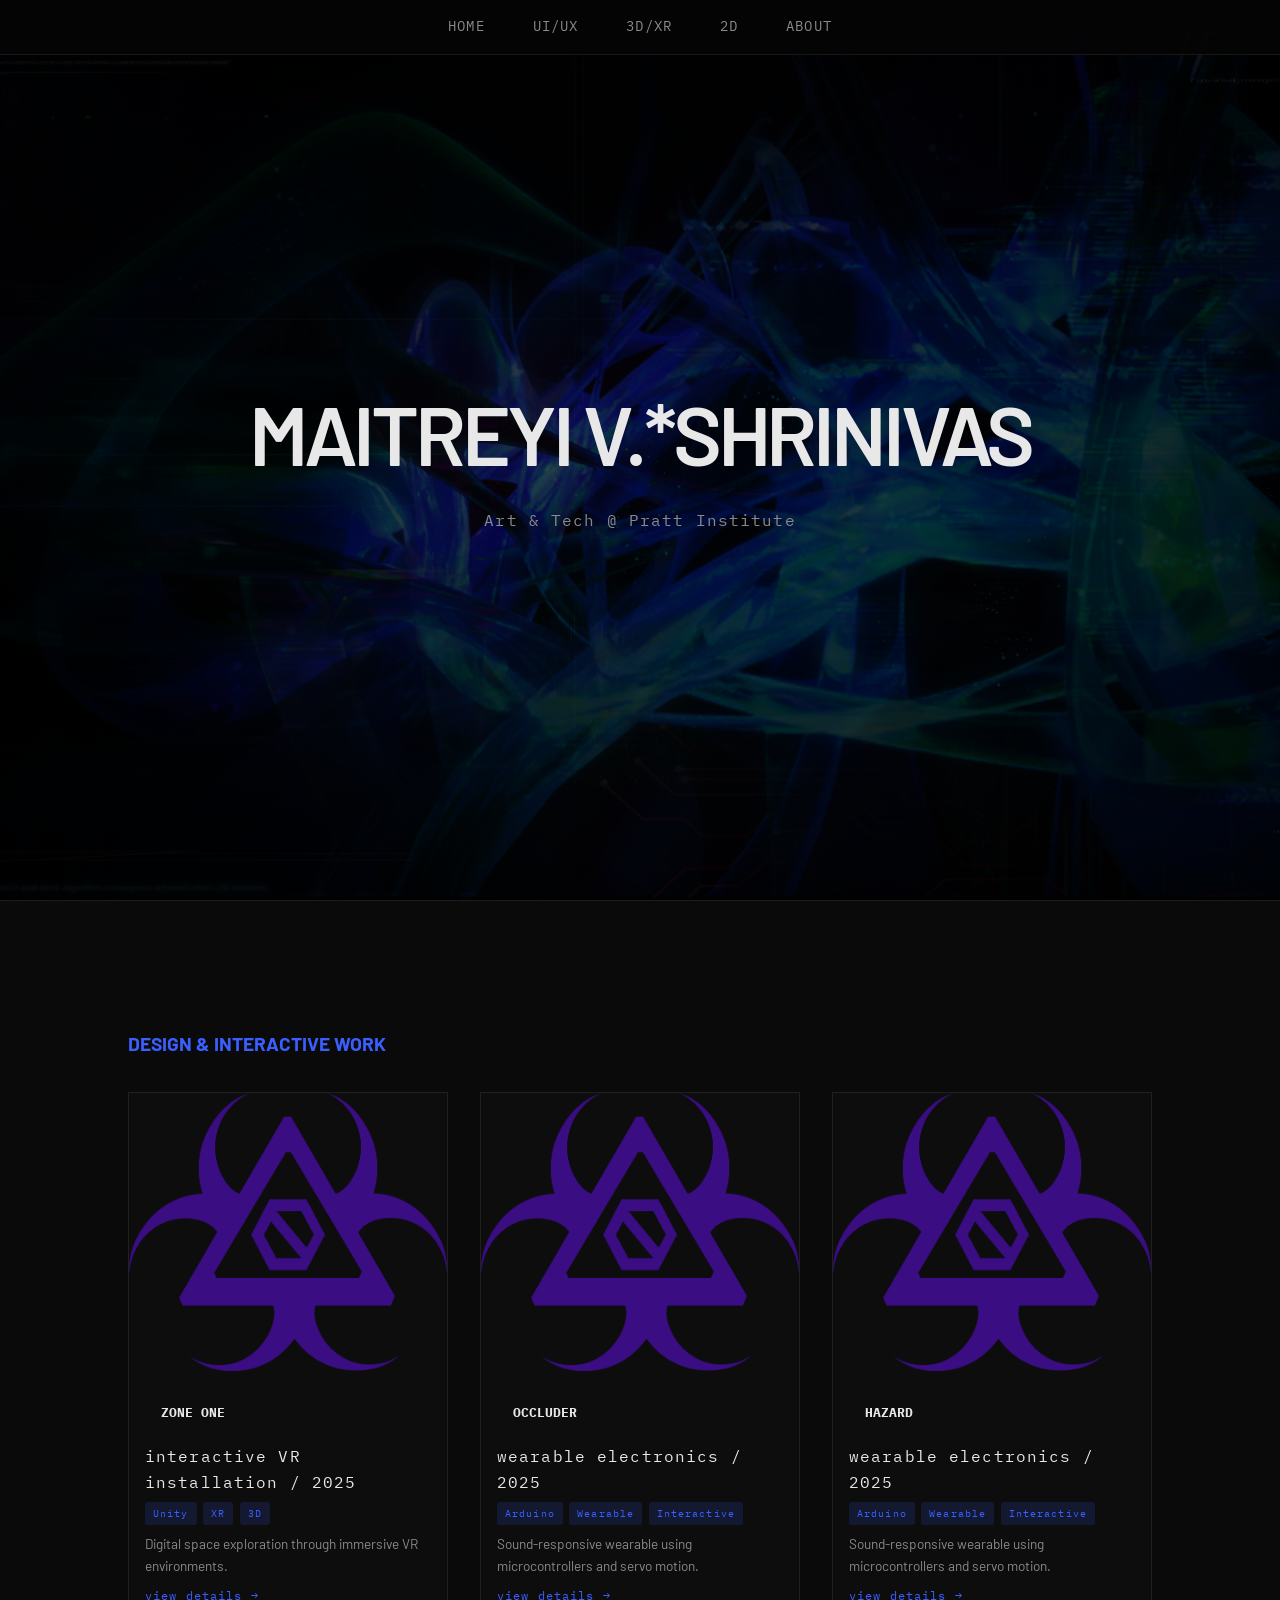
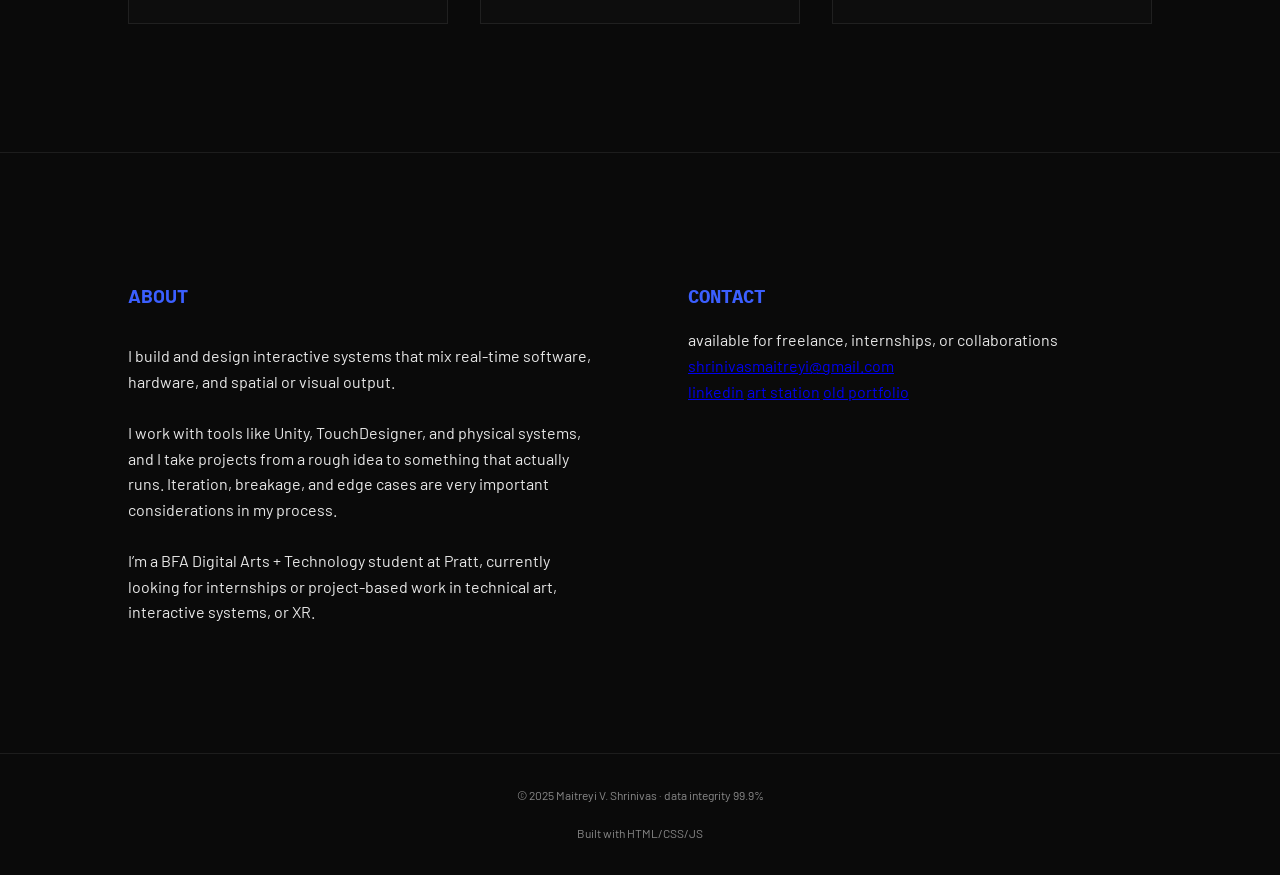
==== mai3yi_restructured/portfolio/index.html @ f8427eeb "template" ====
<!DOCTYPE html>
<html lang="en">
<head>
  <meta charset="UTF-8">
  <title>System Test</title>
  <meta name="viewport" content="width=device-width, initial-scale=1.0">

  <!-- Fonts -->
  <link href="https://fonts.googleapis.com/css2?family=Barlow:wght@400;600;700&family=IBM+Plex+Mono:wght@400;500&display=swap" rel="stylesheet">

  <!-- Base CSS -->
  <link rel="stylesheet" href="../css/base.css">
</head>

<body>
<nav id="nav">
  
<nav id="nav">
  <a href="index.html">HOME</a>
  <a href="../uiux/uiux_index.html">UI/UX</a>
  <a href="../3dxr/3dxr_index.html">3D/XR</a>
  <a href="../2d/2d_index.html">2D</a>
  <a href="#about">ABOUT</a>
</nav>

</nav>

<!-- landing -->
<section id="landing">
  <div class="bg-image"></div>

  <div class="intro-text">
    <h1 class="glitch" data-text="MAITREYI V. SHRINIVAS">
      MAITREYI V. SHRINIVAS
    </h1>
    <div class="subtitle">
      Art & Tech @ Pratt Institute
    </div>
  </div>
</section>

<!-- work -->
<section class="section">
  <h2 class="glitch" data-text="DESIGN & INTERACTIVE WORK">
    DESIGN & INTERACTIVE WORK
  </h2>

  <div class="work-grid">

    <!-- Project Card 1 -->
    <div class="project">
      <img src="../assets/favicon.png" alt="Project 1" class="zoomable">

      <div class="caption">
        <h3>ZONE ONE</h3>
        <div class="meta">interactive VR installation / 2025</div>

        <div class="tags">
          <span>Unity</span>
          <span>XR</span>
          <span>3D</span>
        </div>

        <div class="summary">
          Digital space exploration through immersive VR environments.
        </div>

        <a href="flagships/zoneone.html" class="case-link">view details →</a>
      </div>
    </div>

    <!-- Project Card 2 -->
    <div class="project">
      <img src="../assets/favicon.png" alt="Project 2" class="zoomable">

      <div class="caption">
        <h3>OCCLUDER</h3>
        <div class="meta">wearable electronics / 2025</div>

        <div class="tags">
          <span>Arduino</span>
          <span>Wearable</span>
          <span>Interactive</span>
        </div>

        <div class="summary">
          Sound-responsive wearable using microcontrollers and servo motion.
        </div>

        <a href="flagships/occluder.html" class="case-link">view details →</a>
      </div>
    </div>

    <!-- Project Card 3 -->
    <div class="project">
      <img src="../assets/favicon.png" alt="Project 2" class="zoomable">

      <div class="caption">
        <h3>HAZARD</h3>
        <div class="meta">wearable electronics / 2025</div>

        <div class="tags">
          <span>Arduino</span>
          <span>Wearable</span>
          <span>Interactive</span>
        </div>

        <div class="summary">
          Sound-responsive wearable using microcontrollers and servo motion.
        </div>

        <a href="flagships/hazard.html" class="case-link">view details →</a>
      </div>
    </div>

  </div>
</section>
 <section>
  
  
  <section id="about" class="section">
    <div class="about-contact-grid">
<div class="about-column">
  <h2>ABOUT</h2>
  <div class="text">
    <p>
      I build and design interactive systems that mix real-time software, hardware, 
      and spatial or visual output.
    </p>
    <br>
    <p>
      I work with tools like Unity, TouchDesigner, and physical systems, and I 
      take projects from a rough idea to something that actually runs. Iteration, breakage, 
      and edge cases are very important considerations in my process.
    </p>
    <br>
    <p class="intent">
      I’m a BFA Digital Arts + Technology student at Pratt, currently looking for internships 
      or project-based work in technical art, interactive systems, or XR.
    </p>
  </div>
</div>

      <div class="contact-column">
        <h2>contact</h2>
        <p>available for freelance, internships, or collaborations</p>
        <p><a href="mailto:mai3yis@gmail.com">shrinivasmaitreyi@gmail.com</a></p>
        <div class="socials">
          <a href="https://www.linkedin.com/in/maitreyi-shrinivas-3776411b0/">linkedin</a>
          <a href="https://artstation.com/mai3yi">art station</a>
          <a href="https://mai3yi.myportfolio.com/work">old portfolio</a>
        </div>
      </div>

    </div>
  </section>

</main>


  <footer>
    <p>© 2025 Maitreyi V. Shrinivas ·  data integrity 99.9%</p>
    <br>
    <p>Built with HTML/CSS/JS</p>
  </footer>

</body>
</html>

 </section>

<div id="img-modal">
  <img id="modal-img">
</div>


<script src="../js/main.js"></script>

</body>
</html>
---- mai3yi_restructured/css/base.css ----
*,
*::before,
*::after {
  margin: 0;
  padding: 0;
  box-sizing: border-box;
}

:root {
  --bg-dark: #0a0a0a;
  --bg-card: #0d0d0d;
  --accent-blue: #3b5fff;
  --accent-red: #ff3b3b;
  --text-main: #e8e8e8;
  --text-dim: #8a8a8a;
  --border-soft: rgba(255,255,255,0.08);
}

body {
  font-family: 'Barlow', sans-serif;
  background: var(--bg-dark);
  color: var(--text-main);
  line-height: 1.6;
  overflow-x: hidden;
}

/* fonts */

.subtitle,
.meta,
.tags,
.case-link,
nav {
  font-family: 'IBM Plex Mono', monospace;
  letter-spacing: .07rem;
}

/* nav */

#nav {
  position: fixed;
  top: 0;
  width: 100%;
  padding: 1rem 0;
  display: flex;
  justify-content: center;
  gap: 3rem;
  background: rgba(5,5,5,0.9);
  border-bottom: 1px solid var(--border-soft);
  z-index: 1000;
  font-size: 0.85rem;
}

#nav a {
  text-decoration: none;
  color: var(--text-dim);
  transition: 0.2s;
}

#nav a:hover,
#nav a.active {
  color: var(--accent-blue);
}

/* landing */

#landing {
  position: relative;
  min-height: 100vh;
  display: flex;
  justify-content: center;
  align-items: center;
  text-align: center;
  overflow: hidden;
  height: 100vh;
  flex-direction: column;
  letter-spacing: 0.05em;
  background: linear-gradient(180deg, #0a0a0a 70%, #111 100%);
}

#landing h1 {
  font-size: clamp(2rem, 6.5vw, 6rem); 
  font-weight: 600;
  text-transform: uppercase;
  font-family: 'Barlow', sans-serif;
  letter-spacing: -0.05em;
}


.bg-image {
  position: absolute;
  inset: 0;
  background: url("../assets/header_image.png") center / cover no-repeat;
  filter: brightness(0.6) saturate(1.2);
  animation: glowShift 10s ease-in-out infinite alternate;
  z-index: 0;
}

#landing::after {
  content: "";
  position: absolute;
  inset: 0;
  background: radial-gradient(
    ellipse at center,
    rgba(0,0,0,0.1) 0%,
    rgba(0,0,0,0.7) 100%
  );
  z-index: 1;
}

.intro-text {
  position: relative;
  z-index: 2;
}

.intro-text h1 {
  font-size: clamp(2.5rem, 6vw, 6rem);
  font-weight: 600;
}

.subtitle {
  color: var(--text-dim);
  margin-top: 0.5rem;
}

/* glow on the header thing */

@keyframes glowShift {
  0% {
    filter: brightness(0.55) saturate(1.1) hue-rotate(0deg);
  }
  50% {
    filter: brightness(0.8) saturate(1.3) hue-rotate(20deg);
  }
  100% {
    filter: brightness(0.6) saturate(1.15) hue-rotate(-10deg);
  }
}

/* layout */

.section {
  padding: 8rem 10vw;
  border-top: 1px solid var(--border-soft);
}

.section h2 {
  color: var(--accent-blue);
  font-size: 1.2rem;
  margin-bottom: 2rem;
}

/* grid */

.work-grid {
  display: grid;
  grid-template-columns: repeat(auto-fit, minmax(320px, 1fr));
  gap: 2rem;
}

/* cards */

.project {
  background: var(--bg-card);
  border: 1px solid var(--border-soft);
  overflow: hidden;
  transition: transform 0.3s ease, border 0.3s ease;
}

.project:hover {
  transform: scale(1.01);
  border-color: var(--accent-blue);
}

.project img,
.project video {
  width: 100%;
  display: block;
  filter: grayscale(0.2) contrast(1.1);
}

.caption {
  padding: 1rem;
}

.caption h3 {
  font-size: 1rem;
  margin-bottom: 0.3rem;
  font-family: 'IBM Plex Mono', monospace;
  font-size: 0.8rem;
  padding: 1rem;
}

.summary {
  font-size: 0.85rem;
  color: var(--text-dim);
  margin-top: 0.5rem;
}

/* tags */

.tags {
  display: flex;
  flex-wrap: wrap;
  gap: 0.4rem;
  margin: 0.4rem 0;
}

.tags span {
  background: rgba(59,95,255,0.15);
  color: var(--accent-blue);
  font-size: 0.65rem;
  padding: 0.2rem 0.5rem;
  border-radius: 3px;
}

.case-link {
  display: inline-block;
  margin-top: 0.6rem;
  font-size: 0.75rem;
  text-decoration: none;
  color: var(--accent-blue);
}

.case-link:hover {
  text-decoration: underline;
}

/* image modal  */

#img-modal {
  position: fixed;
  inset: 0;
  background: rgba(0,0,0,0.9);
  display: flex;
  justify-content: center;
  align-items: center;
  opacity: 0;
  pointer-events: none;
  transition: opacity 0.3s ease;
  z-index: 9999;
}

#img-modal.active {
  opacity: 1;
  pointer-events: auto;
}

#img-modal img {
  max-width: 90%;
  max-height: 90%;
  cursor: zoom-out;
  transition: transform 0.3s ease;
}

#img-modal img.zoomed {
  transform: scale(1.5);
}


/*about & contact */
.about-contact-grid {
  display: flex;
  justify-content: space-between;
  gap: 6rem;
  align-items: flex-start;
  flex-wrap: wrap;
}

.about-column,
.contact-column {
  flex: 1 1 400px;
}

.about-column .text {
  max-width: 600px;
}

.contact-column {
  text-align: left;
}

.contact-column h2 {
  text-transform: uppercase;
  color: var(--accent-blue);
  font-family: 'IBM Plex Mono', monospace;
  font-size: 1.2rem;
  margin-bottom: 1rem;
}

/*footer*/
footer {
  text-align: center;
  padding: 2rem 0;
  border-top: 1px solid rgba(255,255,255,0.08);
  font-size: 0.75rem;
  color: var(--text-dim);
}
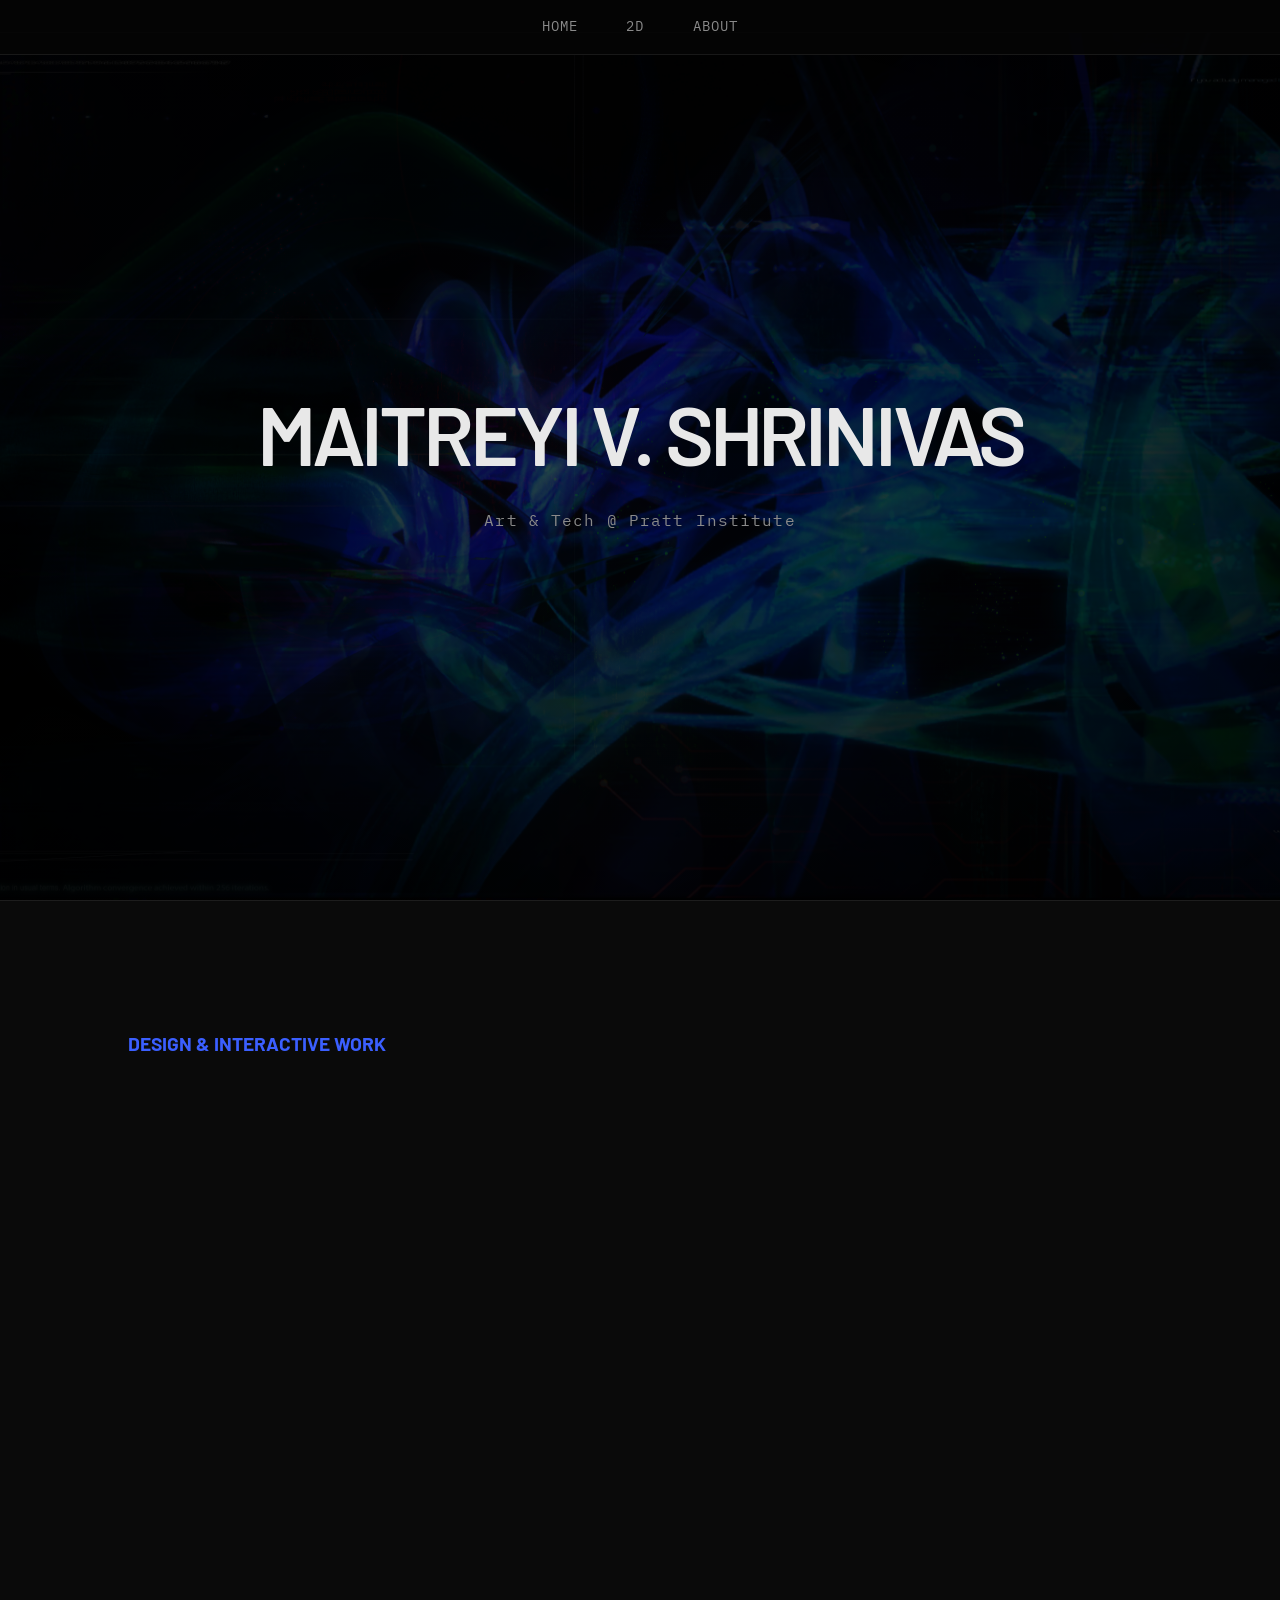
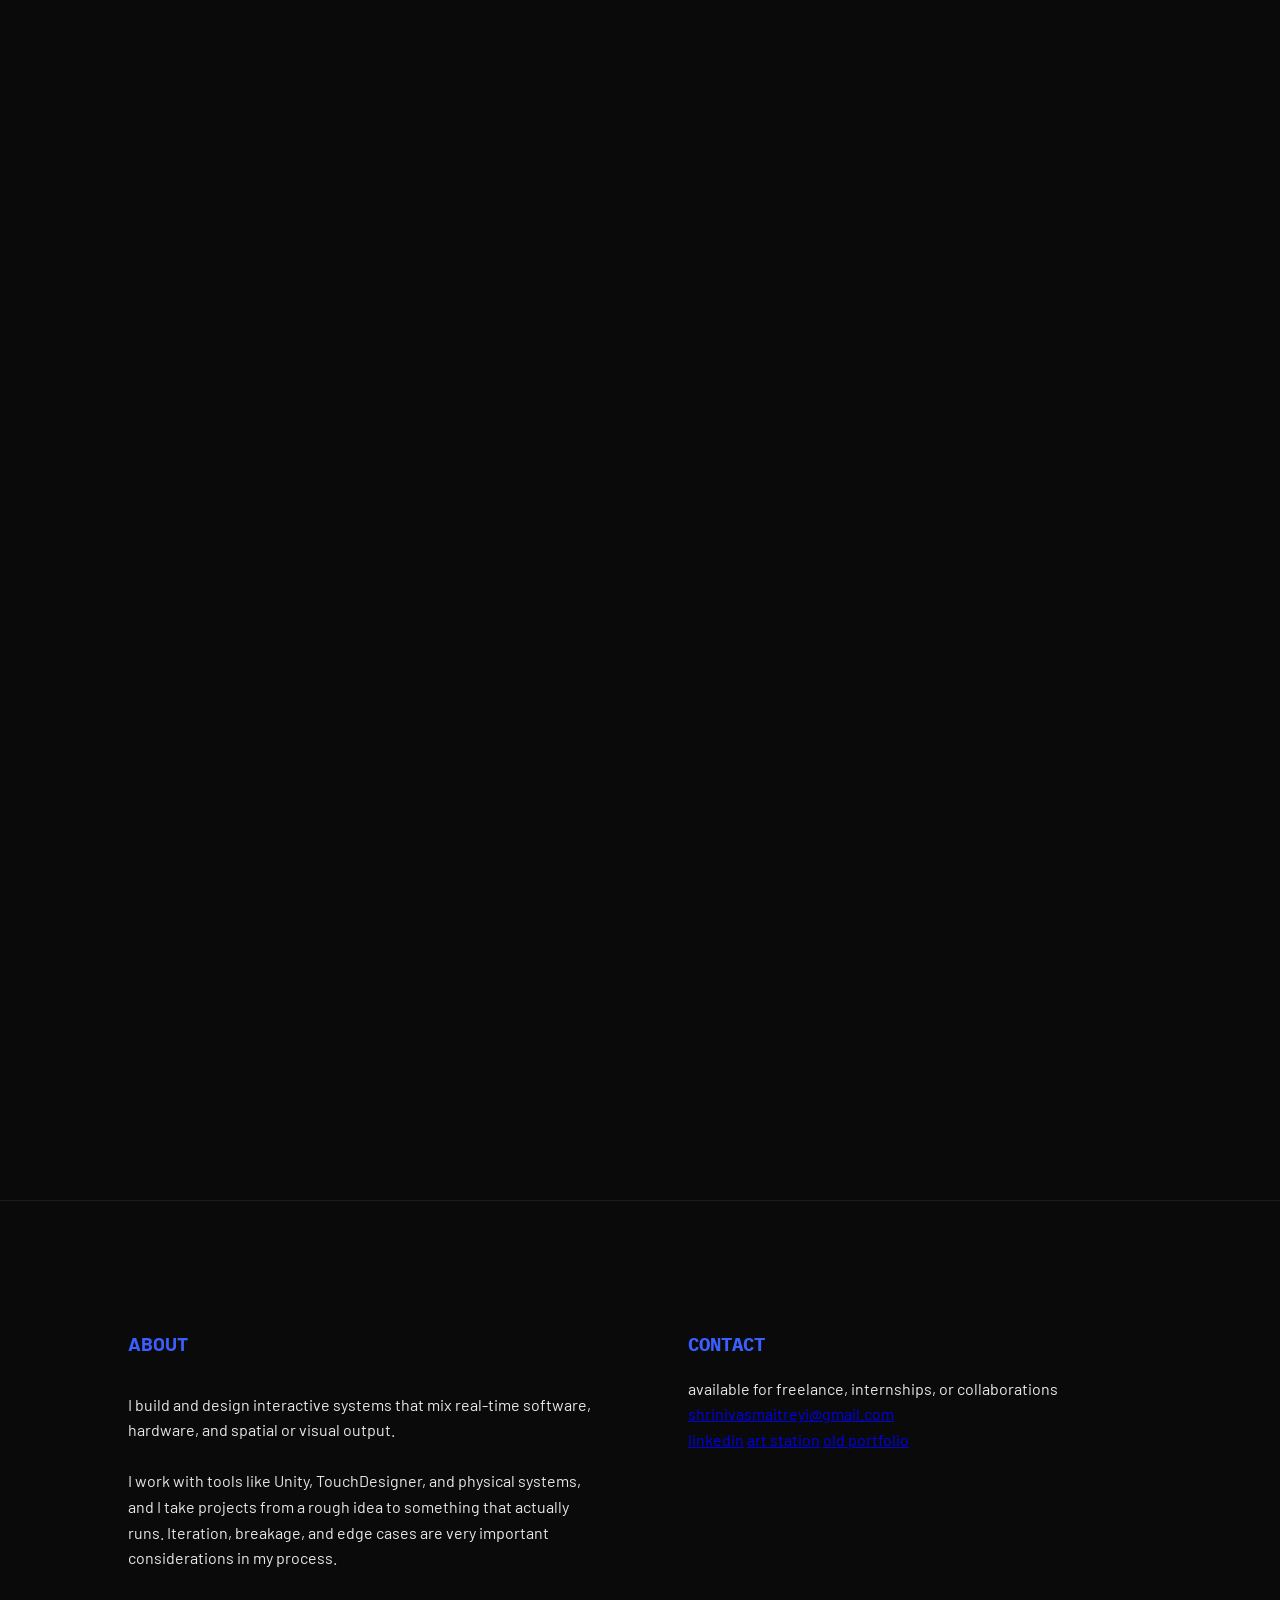
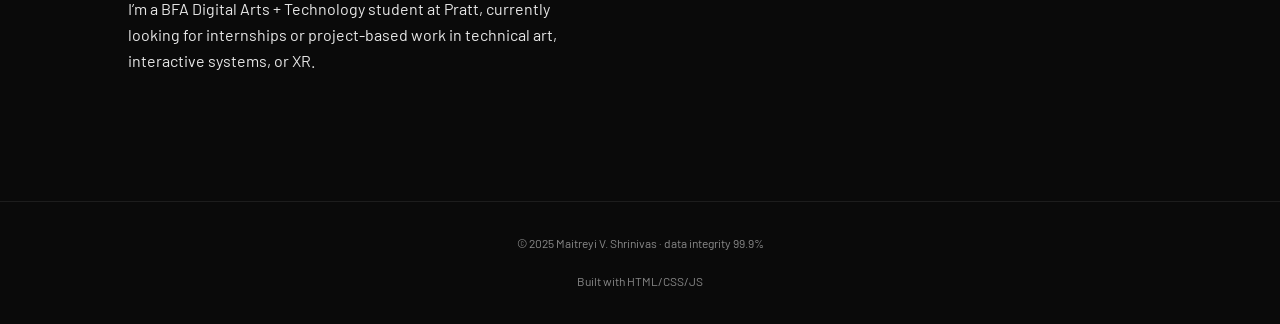
==== commit 36a7f041: "bunch of stuff.... finished index working on z1" ====
--- a/mai3yi_restructured/portfolio/index.html
+++ b/mai3yi_restructured/portfolio/index.html
@@ -2,9 +2,10 @@
 <html lang="en">
 <head>
   <meta charset="UTF-8">
-  <title>System Test</title>
+  <title>MAI3YI</title>
   <meta name="viewport" content="width=device-width, initial-scale=1.0">
-
+  <link rel="icon" href="../assets/favicon2.png" type="image/png">
+<!-- the above link should be pasted on any page that is done-->
   <!-- Fonts -->
   <link href="https://fonts.googleapis.com/css2?family=Barlow:wght@400;600;700&family=IBM+Plex+Mono:wght@400;500&display=swap" rel="stylesheet">
 
@@ -17,8 +18,8 @@
   
 <nav id="nav">
   <a href="index.html">HOME</a>
-  <a href="../uiux/uiux_index.html">UI/UX</a>
-  <a href="../3dxr/3dxr_index.html">3D/XR</a>
+  <!--<a href="../uiux/uiux_index.html">UI/UX</a>
+  <a href="../3dxr/3dxr_index.html">3D/XR</a>-->
   <a href="../2d/2d_index.html">2D</a>
   <a href="#about">ABOUT</a>
 </nav>
@@ -49,7 +50,7 @@
 
     <!-- Project Card 1 -->
     <div class="project">
-      <img src="../assets/favicon.png" alt="Project 1" class="zoomable">
+      <img src="../assets/zone_one_thumb.png" alt="Project 1" class="zoomable">
 
       <div class="caption">
         <h3>ZONE ONE</h3>
@@ -62,7 +63,7 @@
         </div>
 
         <div class="summary">
-          Digital space exploration through immersive VR environments.
+          Digital space exploration through an immersive VR environment.
         </div>
 
         <a href="flagships/zoneone.html" class="case-link">view details →</a>
@@ -71,7 +72,7 @@
 
     <!-- Project Card 2 -->
     <div class="project">
-      <img src="../assets/favicon.png" alt="Project 2" class="zoomable">
+      <img src="../assets/occluder_cover.png" alt="Project 2" class="zoomable">
 
       <div class="caption">
         <h3>OCCLUDER</h3>
@@ -80,7 +81,7 @@
         <div class="tags">
           <span>Arduino</span>
           <span>Wearable</span>
-          <span>Interactive</span>
+          <span>Embedded</span>
         </div>
 
         <div class="summary">
@@ -93,20 +94,20 @@
 
     <!-- Project Card 3 -->
     <div class="project">
-      <img src="../assets/favicon.png" alt="Project 2" class="zoomable">
+      <img src="../assets/hazardthumb.png" alt="Project 2" class="zoomable">
 
       <div class="caption">
         <h3>HAZARD</h3>
-        <div class="meta">wearable electronics / 2025</div>
+        <div class="meta">Light-based proximityreactive installation.</div>
 
         <div class="tags">
-          <span>Arduino</span>
-          <span>Wearable</span>
-          <span>Interactive</span>
+          <span>TouchDesigner</span>
+          <span>C#</span>
+          <span>After Effects</span>
         </div>
 
         <div class="summary">
-          Sound-responsive wearable using microcontrollers and servo motion.
+          Light-based proximity reactive installation.
         </div>
 
         <a href="flagships/hazard.html" class="case-link">view details →</a>
--- a/mai3yi_restructured/css/base.css
+++ b/mai3yi_restructured/css/base.css
@@ -154,11 +154,41 @@
 
 .work-grid {
   display: grid;
-  grid-template-columns: repeat(auto-fit, minmax(320px, 1fr));
+  grid-template-columns: repeat(auto-fit, minmax(3655px, 1fr));
   gap: 2rem;
 }
 
 /* cards */
+
+.project {
+  display: grid;
+  grid-template-columns: repeat(auto-fit, minmax(260px, 1fr));
+  gap: 2rem;
+  margin: 4rem auto;
+}
+
+.project-item {
+  display: flex;
+  flex-direction: column;
+  gap: 0.6rem;
+}
+
+.project-img {
+  width: 100%;
+  height: 180px;
+  object-fit: cover;          
+  border-radius: 8px;
+  border: 1px solid var(--panel-border);
+  background: #000;
+  cursor: zoom-in;
+}
+
+.caption {
+  font-size: 0.8rem;
+  color: var(--text-dim);
+  font-family: 'IBM Plex Mono', monospace;
+  line-height: 1.5;
+}
 
 .project {
   background: var(--bg-card);
@@ -175,27 +205,12 @@
 .project img,
 .project video {
   width: 100%;
+  height: 220px;           
+  object-fit: cover;       
   display: block;
   filter: grayscale(0.2) contrast(1.1);
 }
 
-.caption {
-  padding: 1rem;
-}
-
-.caption h3 {
-  font-size: 1rem;
-  margin-bottom: 0.3rem;
-  font-family: 'IBM Plex Mono', monospace;
-  font-size: 0.8rem;
-  padding: 1rem;
-}
-
-.summary {
-  font-size: 0.85rem;
-  color: var(--text-dim);
-  margin-top: 0.5rem;
-}
 
 /* tags */
 
@@ -226,7 +241,6 @@
   text-decoration: underline;
 }
 
-/* image modal  */
 
 #img-modal {
   position: fixed;
@@ -295,4 +309,82 @@
   border-top: 1px solid rgba(255,255,255,0.08);
   font-size: 0.75rem;
   color: var(--text-dim);
-}+}
+
+/* my yt vid*/
+.carousel-slide iframe {
+  width: 100%;
+  aspect-ratio: 16 / 9;
+  border: none;
+}
+
+/*list styling*/
+
+.tech-list {
+  list-style: none;      
+  padding-left: 0;
+  margin: 0rem 0;
+  font-family: 'Barlow';
+  font-size: small;
+  color: var(--text-dim);
+}
+
+.tech-list li {
+  position: relative;
+  padding-left: 1.5rem;
+  margin-bottom: .5rem;
+  line-height: 1.6;
+}
+
+.tech-list li::before {
+  content: "▸";                
+  position: absolute;
+  left: 0;
+  color: var(--accent-blue);
+  font-size: 0.9rem;
+}
+
+/*for the thingy in the boxes*/
+.inline {
+  width: 100%;
+  max-width: 800px; 
+}
+
+.video-inline {
+  position: relative;
+  width: 100%;
+  padding-bottom: 56.25%; 
+}
+
+.video-inline iframe {
+  position: absolute;
+  top: 0;
+  left: 0;
+  width: 100%;
+  height: 100%;
+}
+
+/*scrollbar so its not so jarring*/
+
+::-webkit-scrollbar {
+  width: 10px;
+}
+
+::-webkit-scrollbar-track {
+  background: #0a0a0a;
+}
+
+
+::-webkit-scrollbar-thumb {
+  background: #3b5cff; 
+  border-radius: 10px;
+  border: 2px solid #0a0a0a; 
+}
+::-webkit-scrollbar-thumb {
+  background: #1f2a66;
+}
+
+::-webkit-scrollbar-thumb:hover {
+  background: #3b5cff;
+}
+
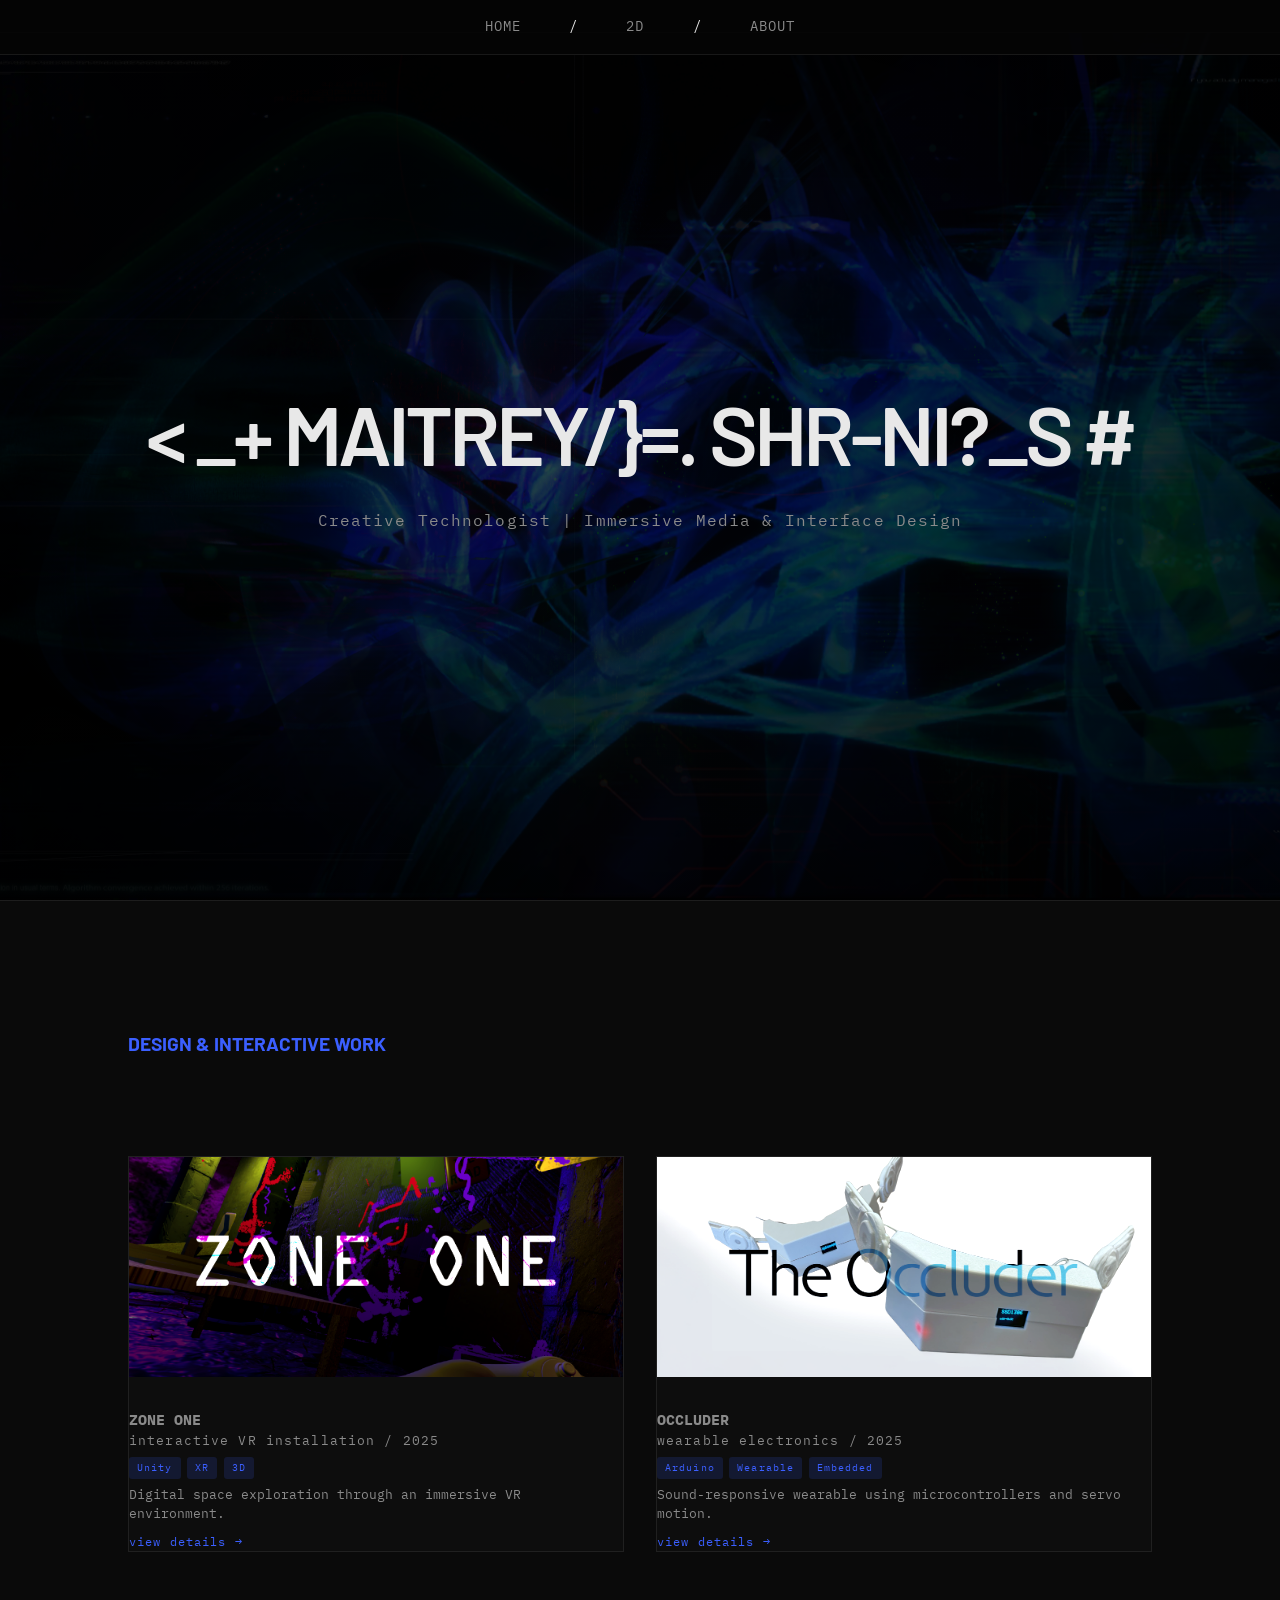
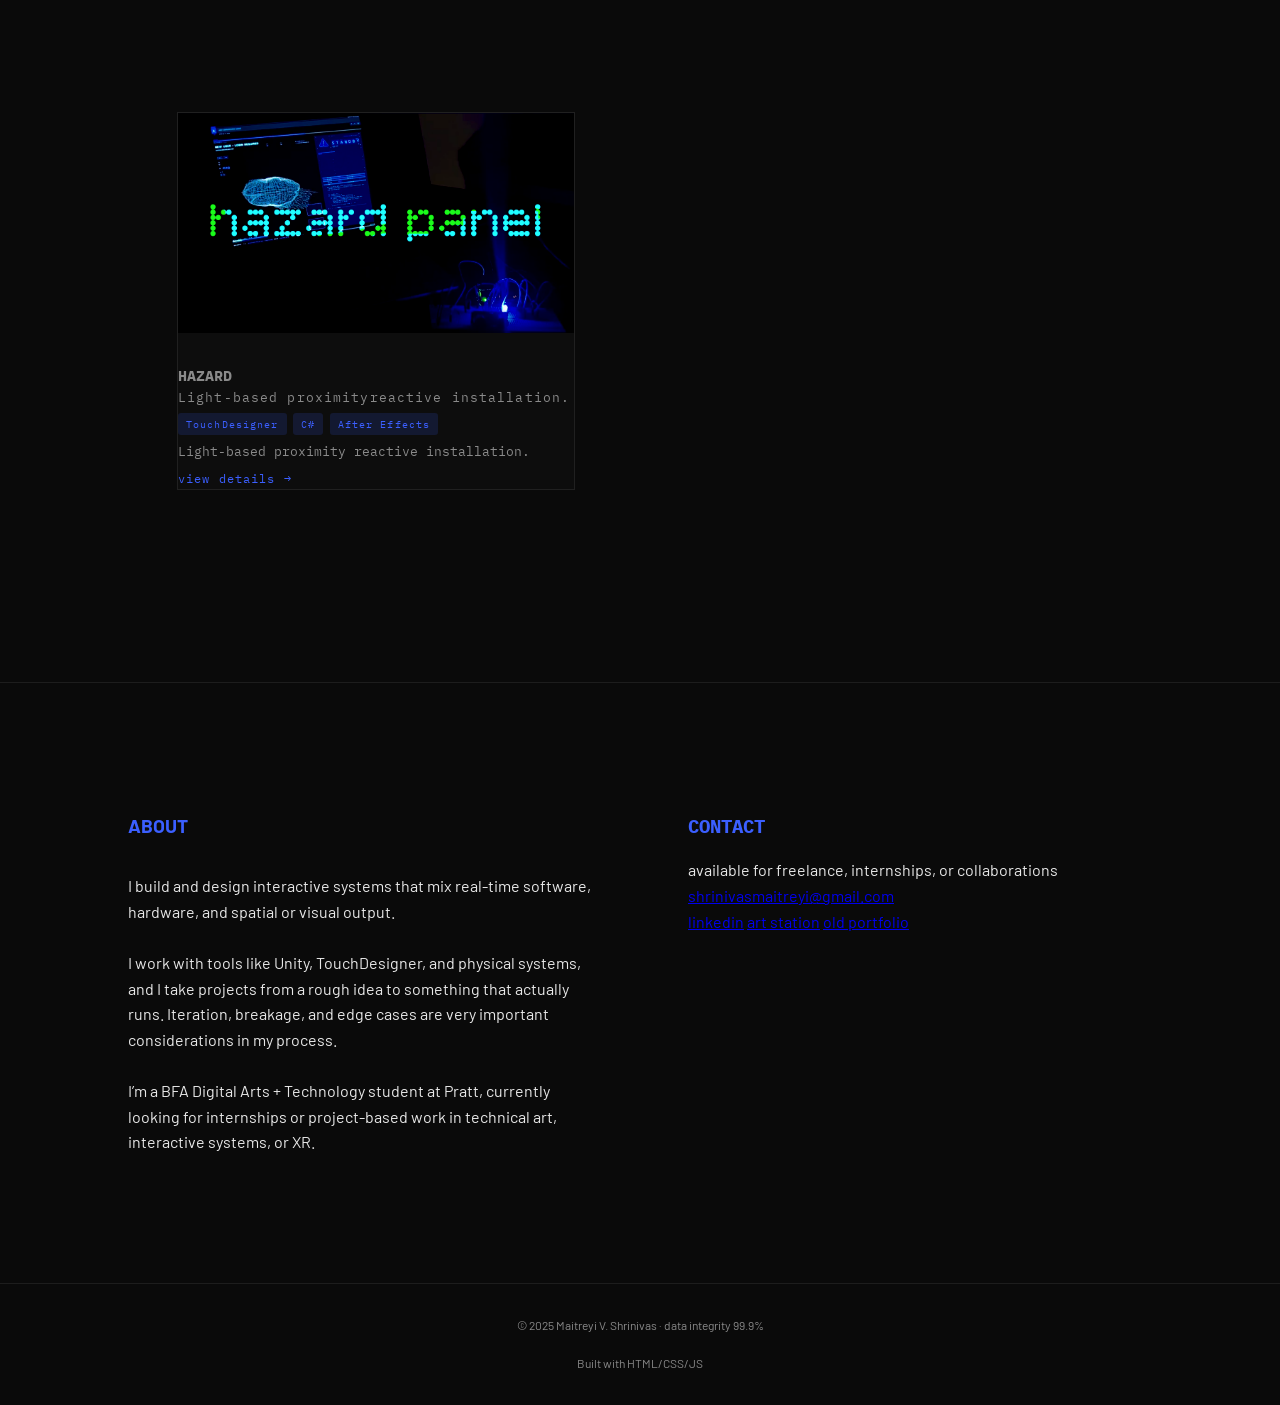
==== commit 47f9bce8: "finished zoneone and index" ====
--- a/mai3yi_restructured/portfolio/index.html
+++ b/mai3yi_restructured/portfolio/index.html
@@ -17,10 +17,10 @@
 <nav id="nav">
   
 <nav id="nav">
-  <a href="index.html">HOME</a>
-  <!--<a href="../uiux/uiux_index.html">UI/UX</a>
+  <a href="index.html">HOME</a>/
+  <!--<a href="../uiux/uiux_index.html">UI/UX</a>/
   <a href="../3dxr/3dxr_index.html">3D/XR</a>-->
-  <a href="../2d/2d_index.html">2D</a>
+  <a href="../2d/2d_index.html">2D</a>/
   <a href="#about">ABOUT</a>
 </nav>
 
@@ -35,7 +35,7 @@
       MAITREYI V. SHRINIVAS
     </h1>
     <div class="subtitle">
-      Art & Tech @ Pratt Institute
+   Creative Technologist | Immersive Media & Interface Design
     </div>
   </div>
 </section>
--- a/mai3yi_restructured/css/base.css
+++ b/mai3yi_restructured/css/base.css
@@ -92,7 +92,7 @@
   inset: 0;
   background: url("../assets/header_image.png") center / cover no-repeat;
   filter: brightness(0.6) saturate(1.2);
-  animation: glowShift 10s ease-in-out infinite alternate;
+  animation: glowShift 14s cubic-bezier(0.45, 0, 0.55, 1) infinite;
   z-index: 0;
 }
 
@@ -124,18 +124,29 @@
 }
 
 /* glow on the header thing */
-
 @keyframes glowShift {
   0% {
-    filter: brightness(0.55) saturate(1.1) hue-rotate(0deg);
+    filter: brightness(0.85)
+            saturate(1.3)
+            contrast(1.05)
+            hue-rotate(-10deg);   /* deeper blue */
   }
+
   50% {
-    filter: brightness(0.8) saturate(1.3) hue-rotate(20deg);
+    filter: brightness(1.1)
+            saturate(1.8)
+            contrast(1.2)
+            hue-rotate(25deg);    /* electric violet peak */
   }
+
   100% {
-    filter: brightness(0.6) saturate(1.15) hue-rotate(-10deg);
+    filter: brightness(0.85)
+            saturate(1.3)
+            contrast(1.05)
+            hue-rotate(-10deg);
   }
 }
+
 
 /* layout */
 
@@ -154,7 +165,7 @@
 
 .work-grid {
   display: grid;
-  grid-template-columns: repeat(auto-fit, minmax(3655px, 1fr));
+  grid-template-columns: repeat(auto-fit, minmax(365px, 1fr));
   gap: 2rem;
 }
 
@@ -318,6 +329,47 @@
   border: none;
 }
 
+/*carousel buttons*/
+.project-carousel {
+  position: relative;
+  overflow: hidden;
+}
+
+.carousel-track {
+  display: flex;
+  transition: transform 0.4s ease;
+}
+
+.carousel-slide {
+  min-width: 100%;
+  flex-shrink: 0;
+}
+
+.carousel-btn {
+  position: absolute;
+  top: 50%;
+  transform: translateY(-50%);
+  background: rgba(0,0,0,0.6);
+  border: 1px solid var(--border-soft);
+  color: white;
+  font-size: 2rem;
+  padding: 0.5rem 1rem;
+  cursor: pointer;
+  z-index: 10;
+}
+
+.carousel-btn:hover {
+  background: var(--accent-blue);
+}
+
+.carousel-btn.prev {
+  left: 1rem;
+}
+
+.carousel-btn.next {
+  right: 1rem;
+}
+
 /*list styling*/
 
 .tech-list {
